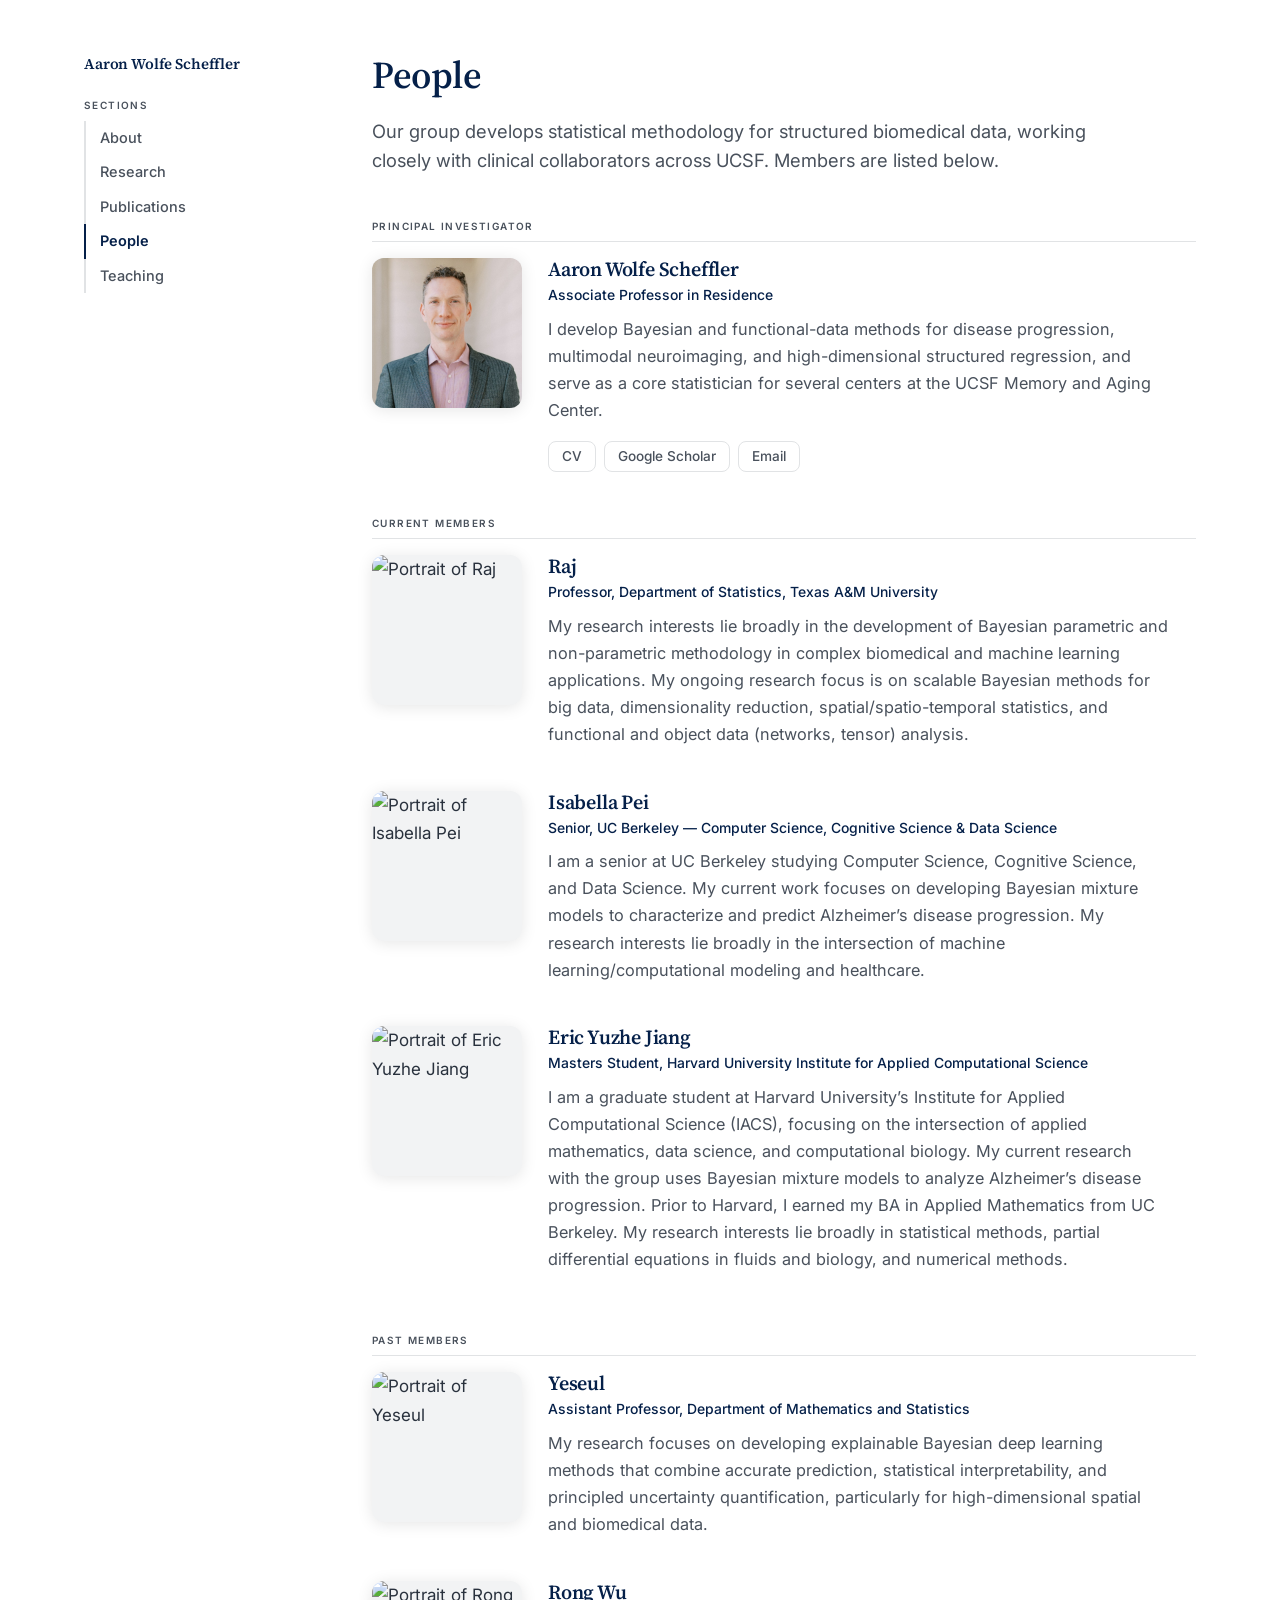
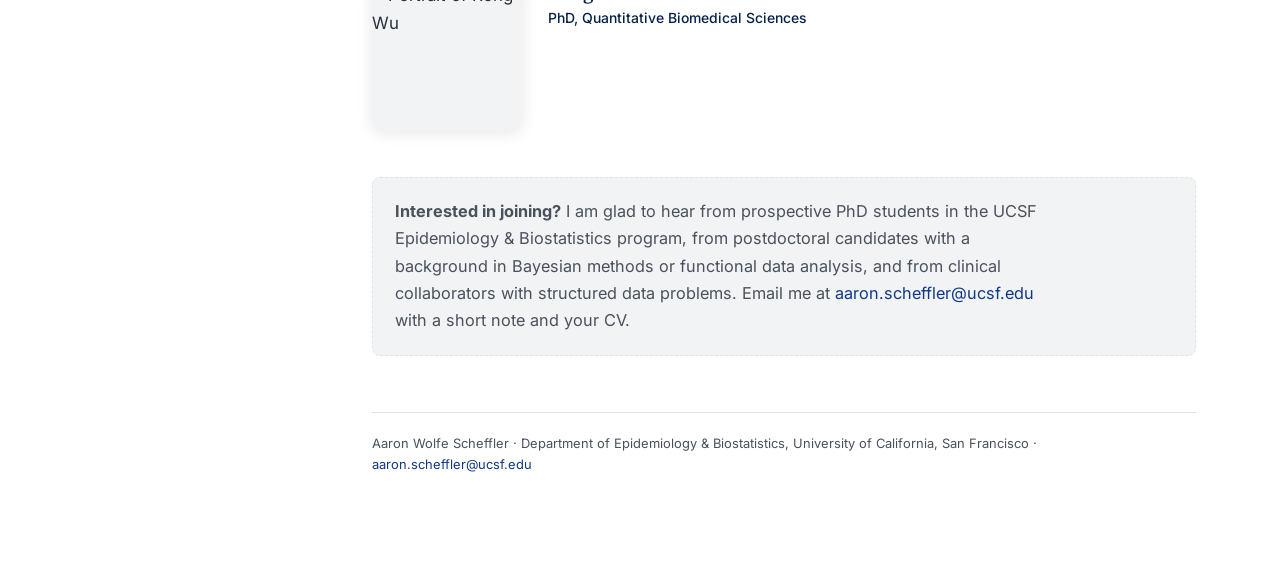
==== people.html @ a5b620ad "Rebuild site from _generator/content.py" ====
<!DOCTYPE html><html lang="en"><head>
<meta charset="utf-8"><meta name="viewport" content="width=device-width,initial-scale=1">
<title>People &middot; Aaron Wolfe Scheffler</title><meta name="description" content="Associate Professor of Epidemiology & Biostatistics at UCSF. Statistical methods for structured biomedical data.">
<link rel="preconnect" href="https://fonts.googleapis.com"><link rel="preconnect" href="https://fonts.gstatic.com" crossorigin>
<link href="https://fonts.googleapis.com/css2?family=Source+Serif+4:opsz,wght@8..60,400;8..60,600;8..60,700&family=Inter:wght@400;500;600;700&family=JetBrains+Mono:wght@400;500;600&display=swap" rel="stylesheet"><link rel="stylesheet" href="style.css">
<link rel="canonical" href="https://aaron-scheffler.github.io/people.html">
</head><body><div class="shell"><aside class="side"><div class="sidein"><a class="swm" href="index.html">Aaron Wolfe Scheffler</a><div class="slab">Sections</div><nav class="nav"><a href="index.html">About</a><a href="research.html">Research</a><a href="publications.html">Publications</a><a href="people.html" class="on" aria-current="page">People</a><a href="teaching.html">Teaching</a></nav></div></aside><main class="main"><section class="block"><h1 class="ptitle">People</h1><p class="lede">Our group develops statistical methodology for structured biomedical data, working closely with clinical collaborators across UCSF. Members are listed below.</p></section><section class="pgroup"><h2 class="glab">Principal Investigator</h2><div class="plist"><article class="person">
  <img class="pphoto" src="images/headshot.jpg" alt="Portrait of Aaron Wolfe Scheffler" loading="lazy">
  <div class="pbody"><h3>Aaron Wolfe Scheffler</h3><div class="prole">Associate Professor in Residence</div>
  <p>I develop Bayesian and functional-data methods for disease progression, multimodal neuroimaging, and high-dimensional structured regression, and serve as a core statistician for several centers at the UCSF Memory and Aging Center.</p><nav class="links"><a class="lnk" href="aaron_cv_2026.pdf">CV</a><a class="lnk" href="https://scholar.google.com/citations?user=4aba0JUAAAAJ&hl=en" target=_blank rel=noopener>Google Scholar</a><a class="lnk" href="mailto:aaron.scheffler@ucsf.edu">Email</a></nav></div>
</article></div></section><section class="pgroup"><h2 class="glab">Current Members</h2><div class="plist"><article class="person">
  <img class="pphoto" src="images/raj-photo.jpg" alt="Portrait of Raj" loading="lazy">
  <div class="pbody"><h3>Raj</h3><div class="prole">Professor, Department of Statistics, Texas A&amp;M University</div>
  <p>My research interests lie broadly in the development of Bayesian parametric and non-parametric methodology in complex biomedical and machine learning applications. My ongoing research focus is on scalable Bayesian methods for big data, dimensionality reduction, spatial/spatio-temporal statistics, and functional and object data (networks, tensor) analysis.</p></div>
</article><article class="person">
  <img class="pphoto" src="images/isabella-photo.jpeg" alt="Portrait of Isabella Pei" loading="lazy">
  <div class="pbody"><h3>Isabella Pei</h3><div class="prole">Senior, UC Berkeley &mdash; Computer Science, Cognitive Science &amp; Data Science</div>
  <p>I am a senior at UC Berkeley studying Computer Science, Cognitive Science, and Data Science. My current work focuses on developing Bayesian mixture models to characterize and predict Alzheimer&rsquo;s disease progression. My research interests lie broadly in the intersection of machine learning/computational modeling and healthcare.</p></div>
</article><article class="person">
  <img class="pphoto" src="images/eric-photo.jpg" alt="Portrait of Eric Yuzhe Jiang" loading="lazy">
  <div class="pbody"><h3>Eric Yuzhe Jiang</h3><div class="prole">Masters Student, Harvard University Institute for Applied Computational Science</div>
  <p>I am a graduate student at Harvard University&rsquo;s Institute for Applied Computational Science (IACS), focusing on the intersection of applied mathematics, data science, and computational biology. My current research with the group uses Bayesian mixture models to analyze Alzheimer&rsquo;s disease progression. Prior to Harvard, I earned my BA in Applied Mathematics from UC Berkeley. My research interests lie broadly in statistical methods, partial differential equations in fluids and biology, and numerical methods.</p></div>
</article></div></section><section class="pgroup"><h2 class="glab">Past Members</h2><div class="plist"><article class="person">
  <img class="pphoto" src="images/yeseul-photo.jpg" alt="Portrait of Yeseul" loading="lazy">
  <div class="pbody"><h3>Yeseul</h3><div class="prole">Assistant Professor, Department of Mathematics and Statistics</div>
  <p>My research focuses on developing explainable Bayesian deep learning methods that combine accurate prediction, statistical interpretability, and principled uncertainty quantification, particularly for high-dimensional spatial and biomedical data.</p></div>
</article><article class="person">
  <img class="pphoto" src="images/rong-photo.jpeg" alt="Portrait of Rong Wu" loading="lazy">
  <div class="pbody"><h3>Rong Wu</h3><div class="prole">PhD, Quantitative Biomedical Sciences</div>
  </div>
</article></div></section><section class="block join"><p><strong>Interested in joining?</strong> I am glad to hear from prospective PhD students in the UCSF Epidemiology &amp; Biostatistics program, from postdoctoral candidates with a background in Bayesian methods or functional data analysis, and from clinical collaborators with structured data problems. Email me at <a href="mailto:aaron.scheffler@ucsf.edu">aaron.scheffler@ucsf.edu</a> with a short note and your CV.</p></section><footer class="foot"><p>Aaron Wolfe Scheffler &middot; Department of Epidemiology &amp; Biostatistics, University of California, San Francisco &middot; <a href="mailto:aaron.scheffler@ucsf.edu">aaron.scheffler@ucsf.edu</a></p></footer></main></div></body></html>
---- style.css ----
*,*::before,*::after{box-sizing:border-box}
body{margin:0;background:var(--bg);color:var(--fg);font:var(--body);-webkit-font-smoothing:antialiased}
img{max-width:100%;display:block}
a{color:var(--link);text-decoration:none}
a:hover{color:var(--link-h)}
a:focus-visible{outline:2px solid var(--link);outline-offset:3px;border-radius:2px}
h1,h2,h3{font-family:var(--display);font-weight:var(--dw,600);line-height:1.15;letter-spacing:var(--dls,-.01em);color:var(--fg-str);margin:0}
p{margin:0 0 1em}

/* ---- hero ---- */
.hero{display:flex;gap:var(--gap-l);align-items:flex-start;margin-bottom:var(--gap-l)}
.portrait{width:var(--pw,130px);height:var(--pw,130px);object-fit:cover;object-position:50% 22%;border-radius:var(--pr,12px);flex:none;background:var(--soft)}
.hero-txt{min-width:0}
.hero h1{font-size:var(--h1);margin:0 0 .35em}
.role{margin:0 0 .8em;color:var(--fg-dim);font-size:.92em;line-height:1.5}
.tag{margin:0 0 1.1em;font-size:1.03em;color:var(--fg);max-width:56ch;line-height:1.55}
.links{display:flex;gap:8px;flex-wrap:wrap}
.lnk{font:500 .8em/1 var(--ui);border:1px solid var(--line);border-radius:var(--br,7px);
  padding:8px 13px;color:var(--fg-dim);background:var(--chip-bg,transparent);transition:.15s}
.lnk:hover{border-color:var(--link);color:var(--link);background:var(--chip-h,transparent)}

/* ---- facts ---- */
.facts{list-style:none;display:grid;grid-template-columns:repeat(4,1fr);gap:1px;background:var(--line);
  border:1px solid var(--line);border-radius:var(--br,7px);overflow:hidden;padding:0;margin:0 0 var(--gap-l)}
.facts li{background:var(--bg);padding:14px 16px}
.facts b{display:block;font:600 1.15em/1.2 var(--display);color:var(--accent);margin-bottom:3px}
.facts span{font:.74em/1.3 var(--ui);color:var(--fg-dim);letter-spacing:.02em}

/* ---- blocks / prose ---- */
.block{margin:0 0 var(--gap-l)}
.ptitle{font-size:var(--h1);margin:0 0 .5em}
.lede{font-size:1.08em;line-height:1.6;color:var(--fg-dim);max-width:62ch;margin:0 0 1em}
.prose{max-width:var(--measure,68ch)}
.prose p{line-height:var(--lh,1.72);margin:0 0 1.1em}
.prose p:last-child{margin-bottom:0}

/* ---- news ---- */
.news{list-style:none;padding:0;margin:0;border-top:1px solid var(--line)}
.news li{padding:15px 0;border-bottom:1px solid var(--line)}
.ntop{display:flex;align-items:center;gap:9px;margin-bottom:7px;flex-wrap:wrap}
.news .date{font:500 .72em/1.4 var(--ui);letter-spacing:.06em;text-transform:uppercase;color:var(--fg-dim)}
.kind{font:600 .62em/1 var(--ui);letter-spacing:.09em;text-transform:uppercase;
  padding:5px 8px;border-radius:4px}
.k-paper{background:var(--r1-bg);color:var(--r1-fg)}
.k-funding{background:var(--r2-bg);color:var(--r2-fg)}
.k-position{background:var(--r4-bg);color:var(--r4-fg)}
.k-other{background:var(--r3-bg);color:var(--r3-fg)}
.filled{font:600 .62em/1 var(--ui);letter-spacing:.09em;text-transform:uppercase;
  padding:4px 8px;border-radius:4px;border:1px solid var(--line);color:var(--fg-dim);background:transparent}
.filled::before{content:"\2713\00a0"}
.news li.n-position .what{color:var(--fg-dim)}
.news .what{line-height:1.65;font-size:.97em;max-width:72ch}

/* ---- research ---- */
.areanav{display:grid;grid-template-columns:repeat(3,1fr);gap:var(--gap-s);margin:0 0 var(--gap-l)}
.areanav a{border:1px solid var(--line);border-radius:var(--br,7px);padding:14px 15px;
  font:500 .88em/1.35 var(--ui);color:var(--fg);display:block;transition:.15s}
.areanav a:hover{border-color:var(--link);background:var(--soft)}
.areanav b{display:block;font:600 .72em/1 var(--mono);color:var(--accent);margin-bottom:7px;letter-spacing:.08em}
.area{margin:0 0 calc(var(--gap-l) * 1.4);scroll-margin-top:80px}
.area-head{display:flex;align-items:baseline;gap:14px;margin:0 0 .7em}
.areanum{font:600 .78em/1 var(--mono);color:var(--accent);letter-spacing:.1em;padding-top:.2em}
.area h2{font-size:var(--h2)}
.lead{font-family:var(--display);font-size:1.13em;line-height:1.5;color:var(--fg);
  border-left:3px solid var(--accent);padding-left:16px;margin:0 0 1.4em;max-width:56ch}
figure{margin:0 0 1.4em}
figure img{width:100%;border:1px solid var(--line);border-radius:var(--br,7px);background:#fff;padding:var(--figpad,10px)}
figcaption{font:.84em/1.6 var(--ui);color:var(--fg-dim);margin-top:10px;max-width:64ch}
.tags{list-style:none;display:flex;gap:7px;flex-wrap:wrap;padding:0;margin:1.2em 0 0}
.tags li{font:500 .72em/1 var(--ui);letter-spacing:.02em;border:1px solid var(--line);
  border-radius:999px;padding:6px 11px;color:var(--fg-dim);background:var(--chip-bg,transparent)}

/* ---- publications ---- */
.key{list-style:none;display:flex;gap:8px;flex-wrap:wrap;padding:0;margin:1.3em 0 0}
.key li{display:flex;align-items:center;gap:7px;border:1px solid var(--line);
  border-radius:var(--br,7px);padding:6px 11px 6px 8px;background:var(--chip-bg,transparent)}
.key em{font:600 .78em/1 var(--mono);font-style:normal;color:var(--fg-dim)}
.rb{font:600 .63em/1 var(--ui);letter-spacing:.08em;text-transform:uppercase;
  padding:5px 8px;border-radius:4px;white-space:nowrap;display:inline-block}
.r-first{background:var(--r1-bg);color:var(--r1-fg)}
.r-senior{background:var(--r2-bg);color:var(--r2-fg)}
.r-co{background:var(--r3-bg);color:var(--r3-fg)}
.r-sole{background:var(--r4-bg);color:var(--r4-fg)}
.sublede{font-size:.92em;color:var(--fg-dim);margin:0 0 1em}
.pubs{margin:0 0 1.6em}
.yr{display:grid;grid-template-columns:var(--yrcol,92px) 1fr;gap:var(--gap-s);
  padding:22px 0;border-top:1px solid var(--line)}
.yr:first-child{border-top:0;padding-top:6px}
.yrlab{position:sticky;top:var(--sticky,18px);align-self:start;height:max-content}
.yrlab span{display:block;font:600 1.35em/1 var(--display);color:var(--accent);letter-spacing:-.01em}
.yrlab em{display:block;font:.68em/1.4 var(--ui);font-style:normal;color:var(--fg-dim);margin-top:5px}
.ylist{list-style:none;padding:0;margin:0}
.pub{padding:0 0 1.3em;border-left:2px solid var(--line);padding-left:16px;margin-bottom:1.1em}
.pub:last-child{margin-bottom:0;padding-bottom:0}
.pub.p-first{border-left-color:var(--r1-fg)}
.pub.p-senior{border-left-color:var(--r2-fg)}
.pub.p-sole{border-left-color:var(--r4-fg)}
.pub .rb{margin-bottom:8px}
.pt{font-family:var(--display);font-weight:var(--dw,600);font-size:1.03em;line-height:1.38;
  color:var(--fg-str);margin-bottom:5px;letter-spacing:-.005em}
.pt a{color:var(--fg-str);border-bottom:1px solid var(--line)}
.pt a:hover{color:var(--link);border-bottom-color:var(--link)}
.pa{font:.88em/1.6 var(--ui);color:var(--fg-dim);margin-bottom:3px}
.pa .me{color:var(--fg-str);font-weight:600}
.pj{font:.88em/1.6 var(--ui);color:var(--fg-dim)}
.note{font:.86em/1.72 var(--ui);color:var(--fg-dim);border-top:1px solid var(--line);
  padding-top:1.1em;margin:0 0 var(--gap-l);max-width:70ch}
.soft{display:grid;grid-template-columns:1fr 1fr;gap:var(--gap-s);margin-top:1em}
.softcard{border:1px solid var(--line);border-radius:var(--br,7px);padding:16px;background:var(--soft)}
.softtop{display:flex;align-items:center;gap:9px;margin-bottom:8px}
.softtop code{font:600 1em var(--mono);color:var(--fg-str)}
.lang{font:500 .68em/1 var(--ui);letter-spacing:.06em;text-transform:uppercase;
  border:1px solid var(--line);border-radius:4px;padding:4px 7px;color:var(--fg-dim)}
.softcard p{font-size:.88em;line-height:1.55;margin:0 0 .8em;color:var(--fg-dim)}
.softcard a{font:500 .84em var(--ui)}

/* ---- teaching ---- */
.crole{font:500 .78em/1 var(--ui);color:var(--accent);margin:0 0 .9em}
.courses{display:grid;gap:var(--gap-s);margin:0 0 var(--gap-l)}
.course{border:1px solid var(--line);border-radius:var(--br,7px);padding:var(--cpad,22px);background:var(--soft)}
.chead{display:flex;align-items:center;gap:11px;margin-bottom:.6em}
.ccode{font:600 .78em/1 var(--mono);letter-spacing:.06em;color:var(--accent);
  border:1px solid var(--accent);border-radius:4px;padding:5px 8px}
.cwhen{font:.76em/1 var(--ui);color:var(--fg-dim)}
.course h2{font-size:var(--h3);margin:0 0 .6em}
.course p{font-size:.96em;line-height:1.65;color:var(--fg-dim);max-width:64ch}
.course a{font:500 .86em var(--ui)}
.outro{font-size:.95em;line-height:1.65;color:var(--fg-dim);max-width:64ch}



.pubsec{margin:0 0 var(--gap-l)}
.sechead{display:flex;align-items:baseline;gap:12px;margin:0 0 14px;
  padding-bottom:11px;border-bottom:2px solid var(--fg-str)}
.sechead h2{font-size:var(--h2);margin:0}
.seccount{font:500 .74em/1 var(--mono);color:var(--fg-dim);letter-spacing:.03em}


/* ---- related publications on research page ---- */
.related{margin:1.6em 0 0;border-top:1px solid var(--line);padding-top:16px}
.related h3{font:600 10px/1 var(--ui);letter-spacing:.14em;text-transform:uppercase;
  color:var(--fg-dim);margin:0 0 12px}
.rlist{list-style:none;padding:0;margin:0}
.rlist li{display:grid;grid-template-columns:52px 1fr;gap:12px;padding:9px 0;
  border-bottom:1px solid var(--line-2,var(--line))}
.rlist li:last-child{border-bottom:0;padding-bottom:0}
.ry{font:600 .72em/1.6 var(--mono);color:var(--accent);letter-spacing:.03em}
.rt{font-family:var(--display);font-weight:500;font-size:.95em;line-height:1.4;color:var(--fg-str)}
.rt a{color:var(--fg-str);border-bottom:1px solid var(--line)}
.rt a:hover{color:var(--link);border-bottom-color:var(--link)}
.rv{grid-column:2;font:.82em/1.55 var(--ui);color:var(--fg-dim);margin-top:2px}
.wip{font:600 .58em/1 var(--ui);letter-spacing:.09em;text-transform:uppercase;
  border:1px solid var(--line);border-radius:4px;padding:3px 6px;color:var(--fg-dim);
  vertical-align:middle;margin-left:6px;white-space:nowrap}
@media(max-width:560px){.rlist li{grid-template-columns:1fr;gap:3px}.rv{grid-column:1}}

/* ---- people ---- */
.pgroup{margin:0 0 var(--gap-l)}
.glab{font:600 10px/1 var(--ui);letter-spacing:.14em;text-transform:uppercase;color:var(--fg-dim);
  margin:0 0 16px;padding-bottom:10px;border-bottom:1px solid var(--line)}
.plist{display:grid;gap:26px}
.person{display:flex;gap:26px;align-items:flex-start}
.pphoto{width:var(--ppw,150px);height:var(--ppw,150px);object-fit:cover;object-position:50% 22%;flex:none;
  border-radius:var(--pr,12px);background:var(--soft);box-shadow:0 2px 16px rgba(0,0,0,.10)}
.pbody{min-width:0}
.person h3{font-size:var(--h3);margin:0 0 4px}
.prole{font:500 .82em/1.4 var(--ui);color:var(--accent);margin:0 0 .8em}
.person p{font-size:.96em;line-height:1.66;color:var(--fg-dim);margin:0 0 1em;max-width:62ch}
.join{border:1px dashed var(--line);border-radius:var(--br,7px);padding:20px 22px;background:var(--soft)}
.join p{margin:0;font-size:.96em;line-height:1.68;color:var(--fg-dim);max-width:66ch}
.evals{font:.8em/1.5 var(--mono);color:var(--fg-dim);margin:0 0 1em;
  padding-left:12px;border-left:2px solid var(--line)}
@media(max-width:640px){.person{flex-direction:column;gap:16px}}

/* ---- template switcher ---- */
.tswitch{position:fixed;right:16px;bottom:16px;z-index:99;font:500 12px/1 var(--ui);
  background:#14171a;color:#fff;border-radius:999px;padding:11px 17px;box-shadow:0 4px 18px rgba(0,0,0,.22)}
.tswitch:hover{background:#000;color:#fff}

@media(max-width:820px){
  .facts{grid-template-columns:repeat(2,1fr)}
  .areanav{grid-template-columns:1fr}
  .soft{grid-template-columns:1fr}
  .hero{flex-direction:column;gap:var(--gap-s)}
  .yr{grid-template-columns:1fr;gap:10px}.yrlab{position:static}
}
:root{
--bg:#fff;--fg:#29313d;--fg-str:#052049;--fg-dim:#49515c;--line:#E1E3E5;--soft:#F2F3F4;
--accent:#052049;--accent2:#006BE9;--link:#0F388A;--link-h:#052049;--chip-bg:transparent;
--display:'Source Serif 4',Georgia,serif;--ui:'Inter',sans-serif;--mono:'JetBrains Mono',monospace;
--body:400 17px/1.68 'Inter',sans-serif;--h1:38px;--h2:27px;--h3:20px;
--gap-l:46px;--gap-s:20px;--br:8px;--pw:clamp(200px,24vw,270px);--sticky:78px;
--r1-bg:#e6ecf5;--r1-fg:#052049;--r2-bg:#e2eeff;--r2-fg:#0b53b8;
--r3-bg:#eef0f2;--r3-fg:#5c6773;--r4-bg:#e9e8f4;--r4-fg:#2E2872;
--linkline:#E1E3E5;--onaccent:#fff}

.shell{display:grid;grid-template-columns:224px minmax(0,1fr);gap:64px;
  max-width:1180px;margin:0 auto;padding:54px 34px 90px}
.side{position:sticky;top:54px;align-self:start;height:max-content}
.swm{display:block;font:600 15px/1.3 var(--display);color:var(--fg-str);letter-spacing:-.01em;margin-bottom:26px}
.slab{font:600 10px/1 var(--ui);letter-spacing:.14em;text-transform:uppercase;color:var(--fg-dim);margin:0 0 11px}
.nav{display:flex;flex-direction:column}
.nav a{font:500 14.5px/1 var(--ui);color:var(--fg-dim);padding:10px 0 10px 14px;
  border-left:2px solid var(--line);transition:.15s}
.nav a:hover{color:var(--fg-str);border-left-color:var(--fg-dim)}
.nav a.on{color:var(--accent);border-left-color:var(--accent);font-weight:600}
.main{min-width:0}
.hero{align-items:flex-start;gap:38px}
.hero h1{letter-spacing:-.02em}
.portrait{box-shadow:0 2px 16px rgba(5,32,73,.10)}
.foot{border-top:1px solid var(--line);margin-top:56px;padding-top:20px;font:.76em/1.65 var(--ui);color:var(--fg-dim)}
@media(max-width:1080px){.hero{flex-direction:column;gap:24px}}
@media(max-width:880px){
  .shell{grid-template-columns:1fr;gap:26px;padding:26px 22px 70px}
  .side{position:static}.nav{flex-direction:row;flex-wrap:wrap;gap:6px}.swm{margin-bottom:14px}
  .hero{gap:20px}
}
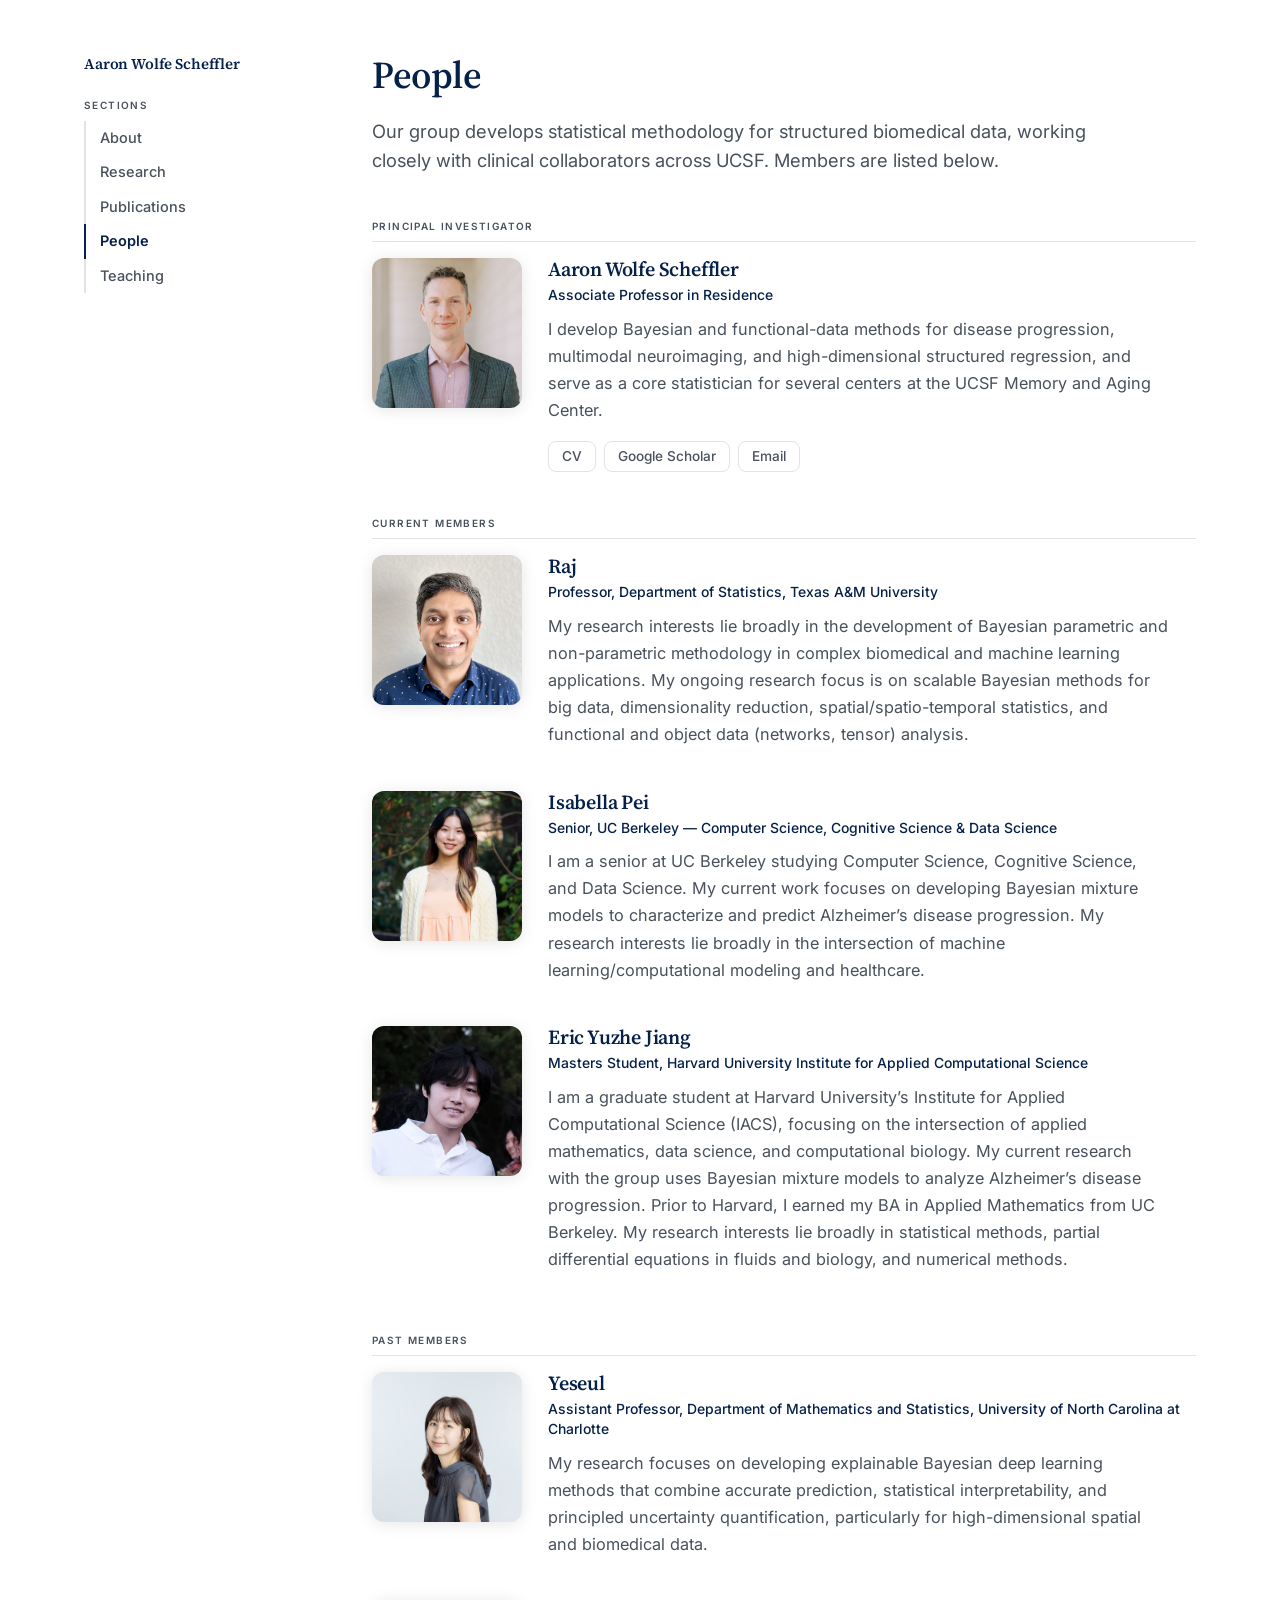
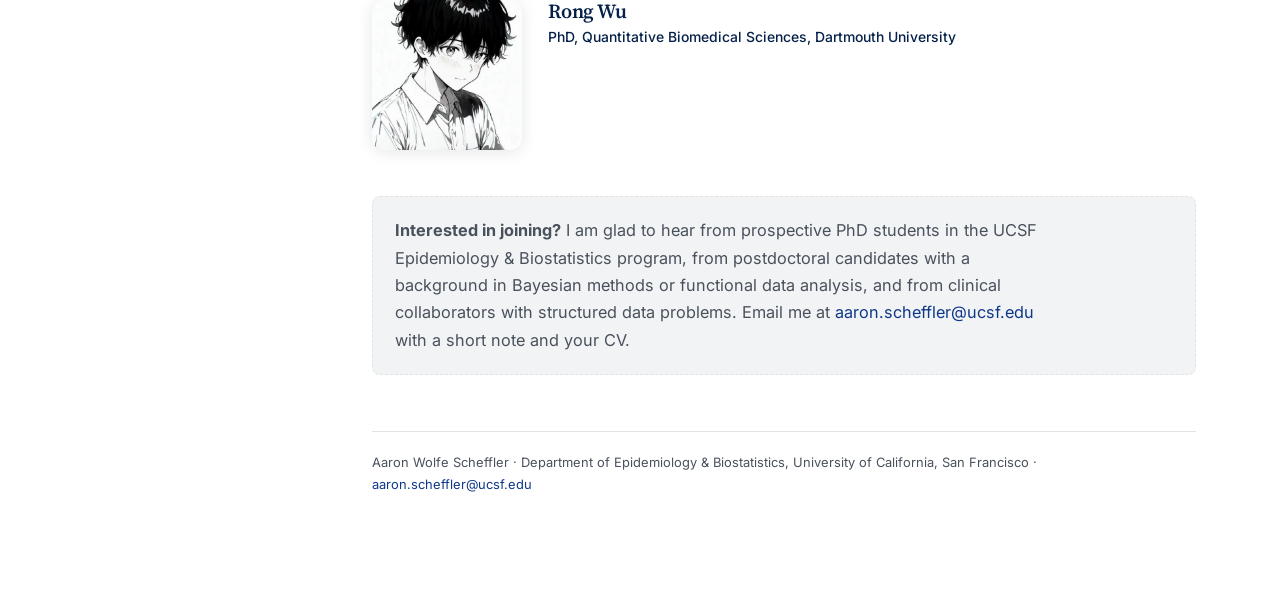
==== commit af699892: "Rebuild site from _generator/content.py" ====
--- a/people.html
+++ b/people.html
@@ -22,10 +22,10 @@
   <p>I am a graduate student at Harvard University&rsquo;s Institute for Applied Computational Science (IACS), focusing on the intersection of applied mathematics, data science, and computational biology. My current research with the group uses Bayesian mixture models to analyze Alzheimer&rsquo;s disease progression. Prior to Harvard, I earned my BA in Applied Mathematics from UC Berkeley. My research interests lie broadly in statistical methods, partial differential equations in fluids and biology, and numerical methods.</p></div>
 </article></div></section><section class="pgroup"><h2 class="glab">Past Members</h2><div class="plist"><article class="person">
   <img class="pphoto" src="images/yeseul-photo.jpg" alt="Portrait of Yeseul" loading="lazy">
-  <div class="pbody"><h3>Yeseul</h3><div class="prole">Assistant Professor, Department of Mathematics and Statistics</div>
+  <div class="pbody"><h3>Yeseul</h3><div class="prole">Assistant Professor, Department of Mathematics and Statistics, University of North Carolina at Charlotte</div>
   <p>My research focuses on developing explainable Bayesian deep learning methods that combine accurate prediction, statistical interpretability, and principled uncertainty quantification, particularly for high-dimensional spatial and biomedical data.</p></div>
 </article><article class="person">
   <img class="pphoto" src="images/rong-photo.jpeg" alt="Portrait of Rong Wu" loading="lazy">
-  <div class="pbody"><h3>Rong Wu</h3><div class="prole">PhD, Quantitative Biomedical Sciences</div>
+  <div class="pbody"><h3>Rong Wu</h3><div class="prole">PhD, Quantitative Biomedical Sciences, Dartmouth University</div>
   </div>
 </article></div></section><section class="block join"><p><strong>Interested in joining?</strong> I am glad to hear from prospective PhD students in the UCSF Epidemiology &amp; Biostatistics program, from postdoctoral candidates with a background in Bayesian methods or functional data analysis, and from clinical collaborators with structured data problems. Email me at <a href="mailto:aaron.scheffler@ucsf.edu">aaron.scheffler@ucsf.edu</a> with a short note and your CV.</p></section><footer class="foot"><p>Aaron Wolfe Scheffler &middot; Department of Epidemiology &amp; Biostatistics, University of California, San Francisco &middot; <a href="mailto:aaron.scheffler@ucsf.edu">aaron.scheffler@ucsf.edu</a></p></footer></main></div></body></html>
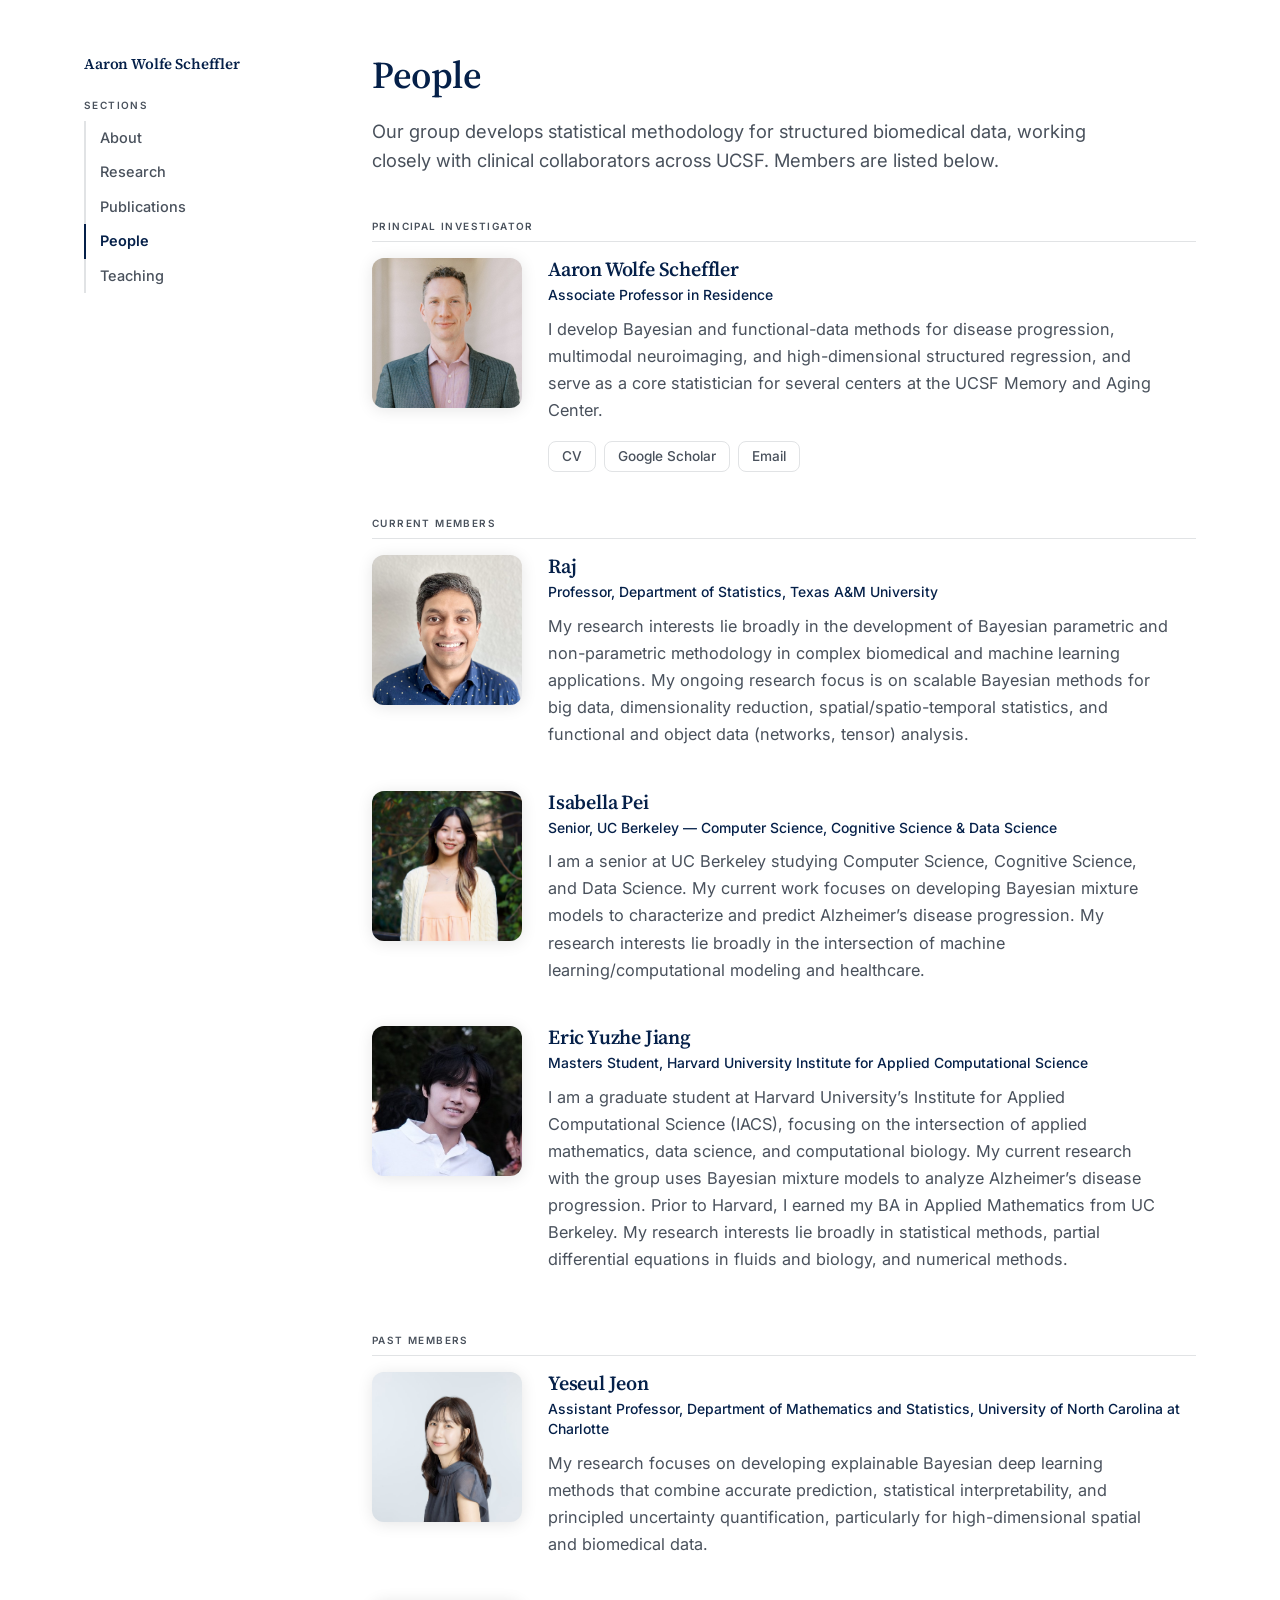
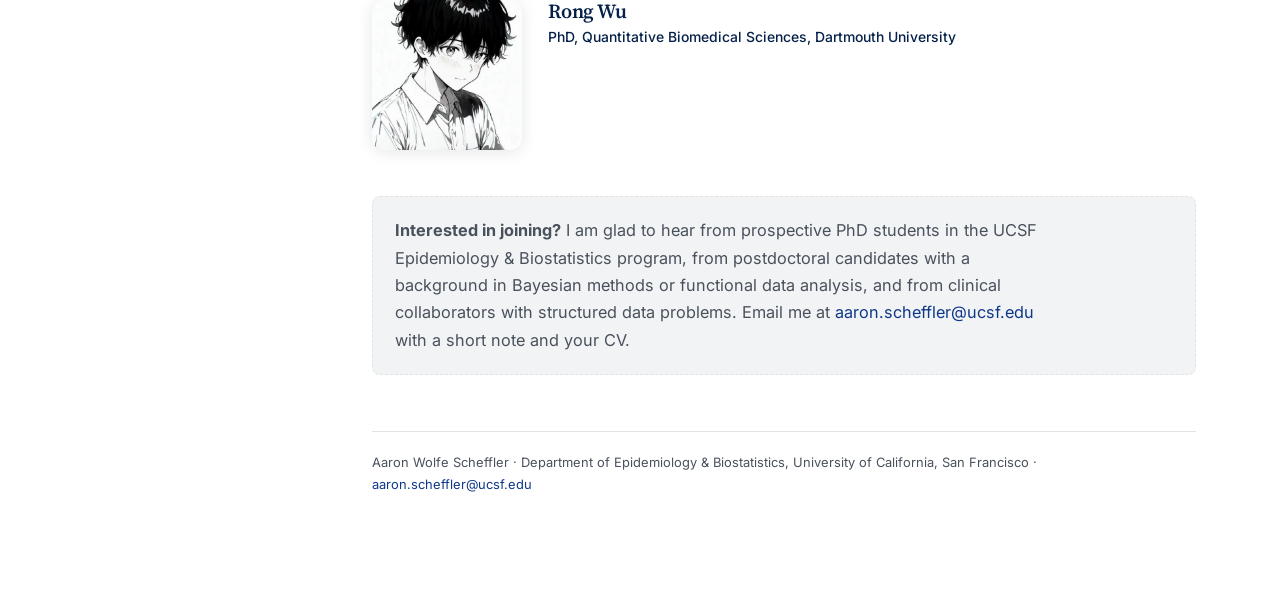
==== commit bd681575: "Rebuild site from _generator/content.py" ====
--- a/people.html
+++ b/people.html
@@ -21,8 +21,8 @@
   <div class="pbody"><h3>Eric Yuzhe Jiang</h3><div class="prole">Masters Student, Harvard University Institute for Applied Computational Science</div>
   <p>I am a graduate student at Harvard University&rsquo;s Institute for Applied Computational Science (IACS), focusing on the intersection of applied mathematics, data science, and computational biology. My current research with the group uses Bayesian mixture models to analyze Alzheimer&rsquo;s disease progression. Prior to Harvard, I earned my BA in Applied Mathematics from UC Berkeley. My research interests lie broadly in statistical methods, partial differential equations in fluids and biology, and numerical methods.</p></div>
 </article></div></section><section class="pgroup"><h2 class="glab">Past Members</h2><div class="plist"><article class="person">
-  <img class="pphoto" src="images/yeseul-photo.jpg" alt="Portrait of Yeseul" loading="lazy">
-  <div class="pbody"><h3>Yeseul</h3><div class="prole">Assistant Professor, Department of Mathematics and Statistics, University of North Carolina at Charlotte</div>
+  <img class="pphoto" src="images/yeseul-photo.jpg" alt="Portrait of Yeseul Jeon" loading="lazy">
+  <div class="pbody"><h3>Yeseul Jeon</h3><div class="prole">Assistant Professor, Department of Mathematics and Statistics, University of North Carolina at Charlotte</div>
   <p>My research focuses on developing explainable Bayesian deep learning methods that combine accurate prediction, statistical interpretability, and principled uncertainty quantification, particularly for high-dimensional spatial and biomedical data.</p></div>
 </article><article class="person">
   <img class="pphoto" src="images/rong-photo.jpeg" alt="Portrait of Rong Wu" loading="lazy">
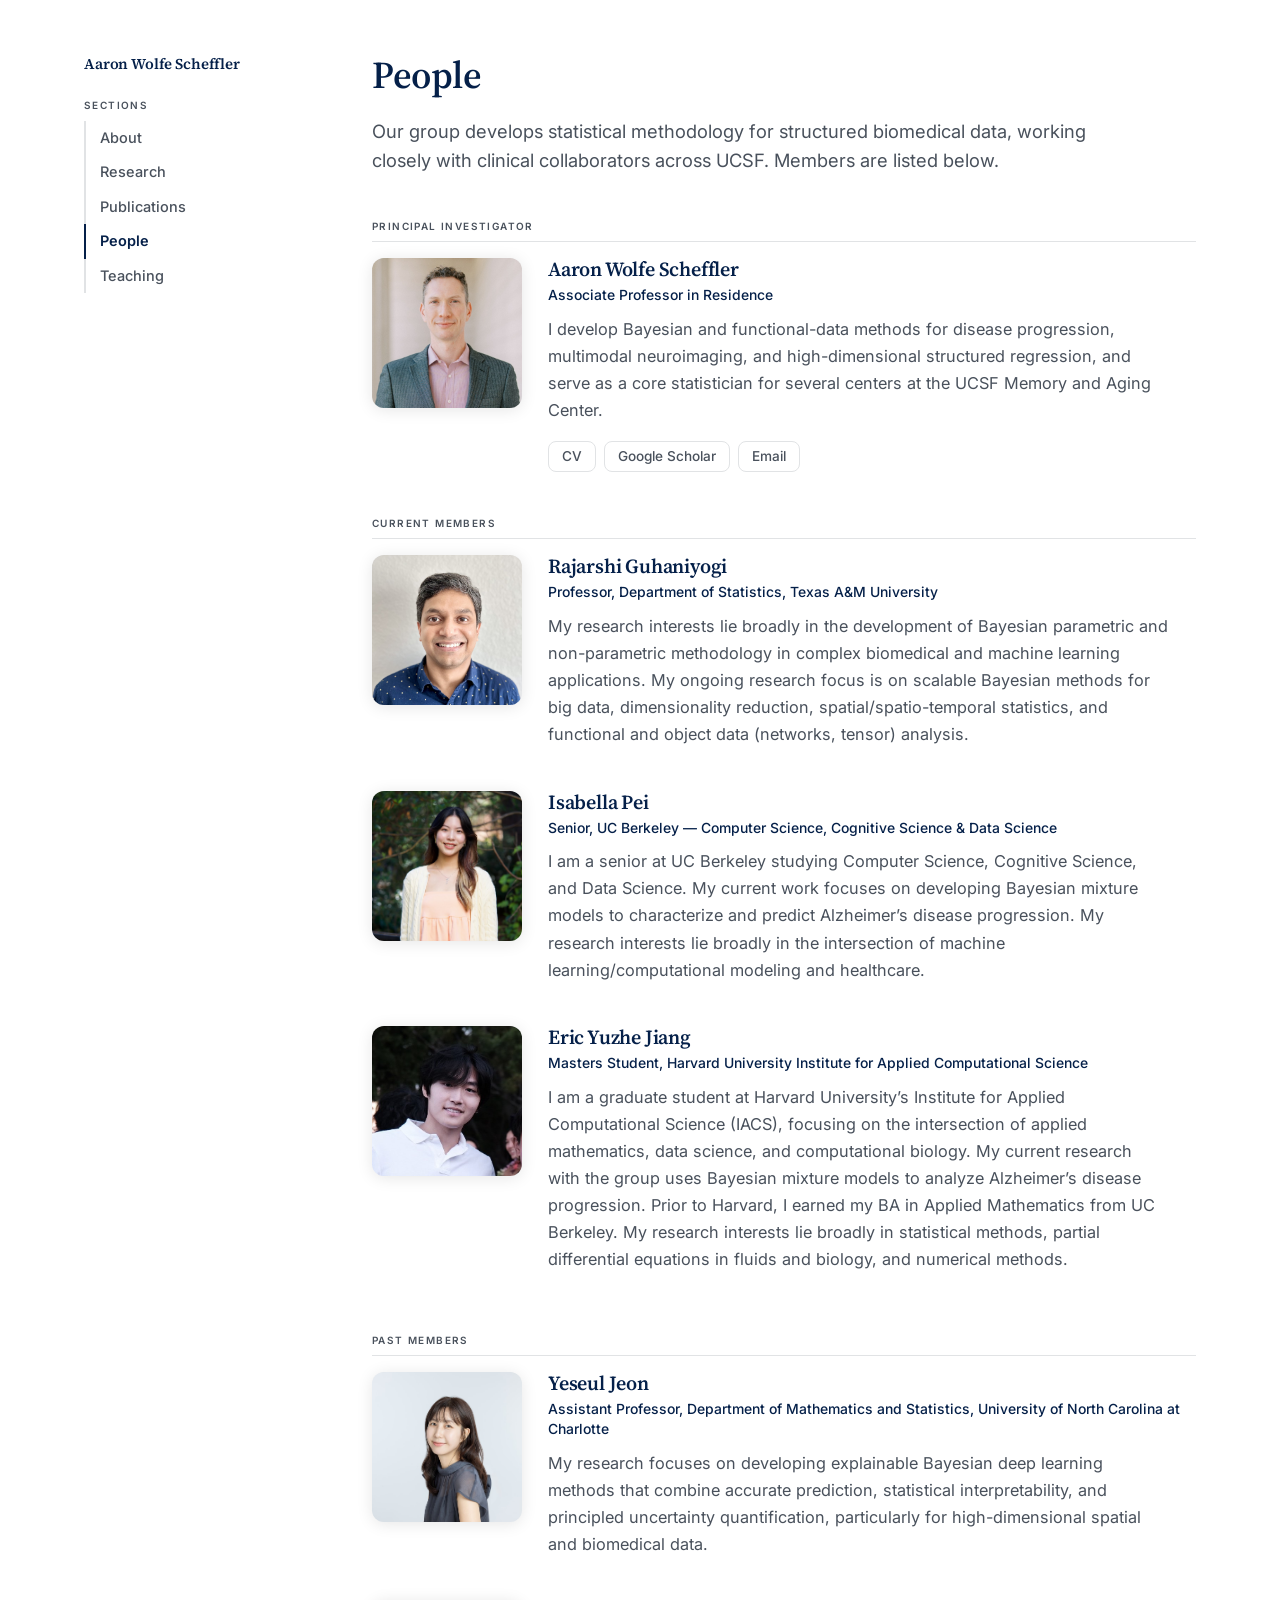
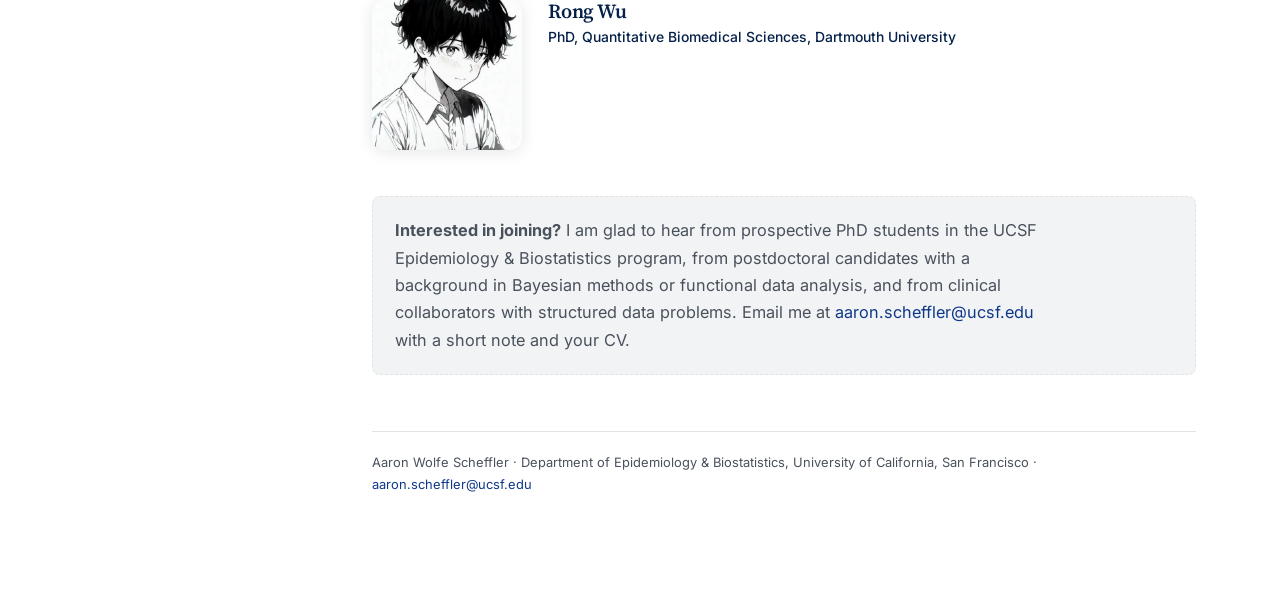
==== commit 54166033: "Rebuild site from _generator/content.py" ====
--- a/people.html
+++ b/people.html
@@ -9,8 +9,8 @@
   <div class="pbody"><h3>Aaron Wolfe Scheffler</h3><div class="prole">Associate Professor in Residence</div>
   <p>I develop Bayesian and functional-data methods for disease progression, multimodal neuroimaging, and high-dimensional structured regression, and serve as a core statistician for several centers at the UCSF Memory and Aging Center.</p><nav class="links"><a class="lnk" href="aaron_cv_2026.pdf">CV</a><a class="lnk" href="https://scholar.google.com/citations?user=4aba0JUAAAAJ&hl=en" target=_blank rel=noopener>Google Scholar</a><a class="lnk" href="mailto:aaron.scheffler@ucsf.edu">Email</a></nav></div>
 </article></div></section><section class="pgroup"><h2 class="glab">Current Members</h2><div class="plist"><article class="person">
-  <img class="pphoto" src="images/raj-photo.jpg" alt="Portrait of Raj" loading="lazy">
-  <div class="pbody"><h3>Raj</h3><div class="prole">Professor, Department of Statistics, Texas A&amp;M University</div>
+  <img class="pphoto" src="images/raj-photo.jpg" alt="Portrait of Rajarshi Guhaniyogi" loading="lazy">
+  <div class="pbody"><h3>Rajarshi Guhaniyogi</h3><div class="prole">Professor, Department of Statistics, Texas A&amp;M University</div>
   <p>My research interests lie broadly in the development of Bayesian parametric and non-parametric methodology in complex biomedical and machine learning applications. My ongoing research focus is on scalable Bayesian methods for big data, dimensionality reduction, spatial/spatio-temporal statistics, and functional and object data (networks, tensor) analysis.</p></div>
 </article><article class="person">
   <img class="pphoto" src="images/isabella-photo.jpeg" alt="Portrait of Isabella Pei" loading="lazy">
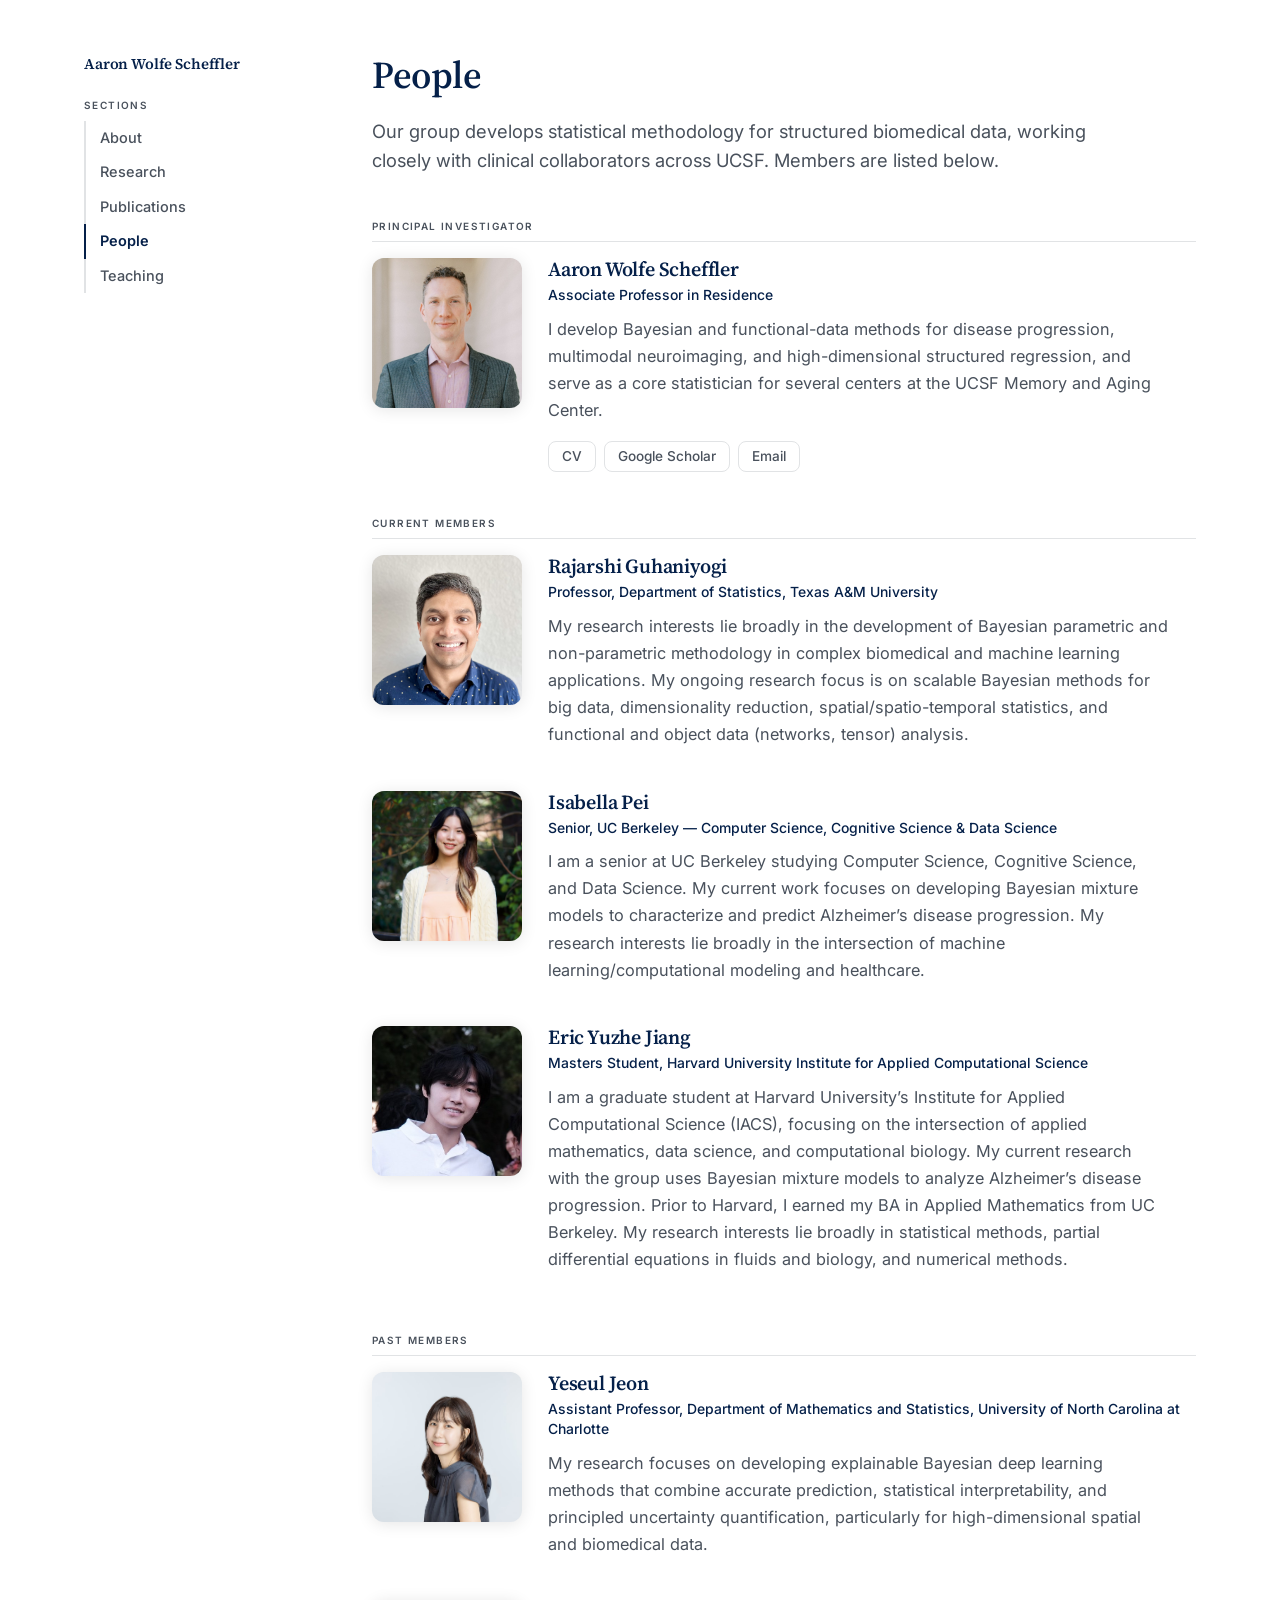
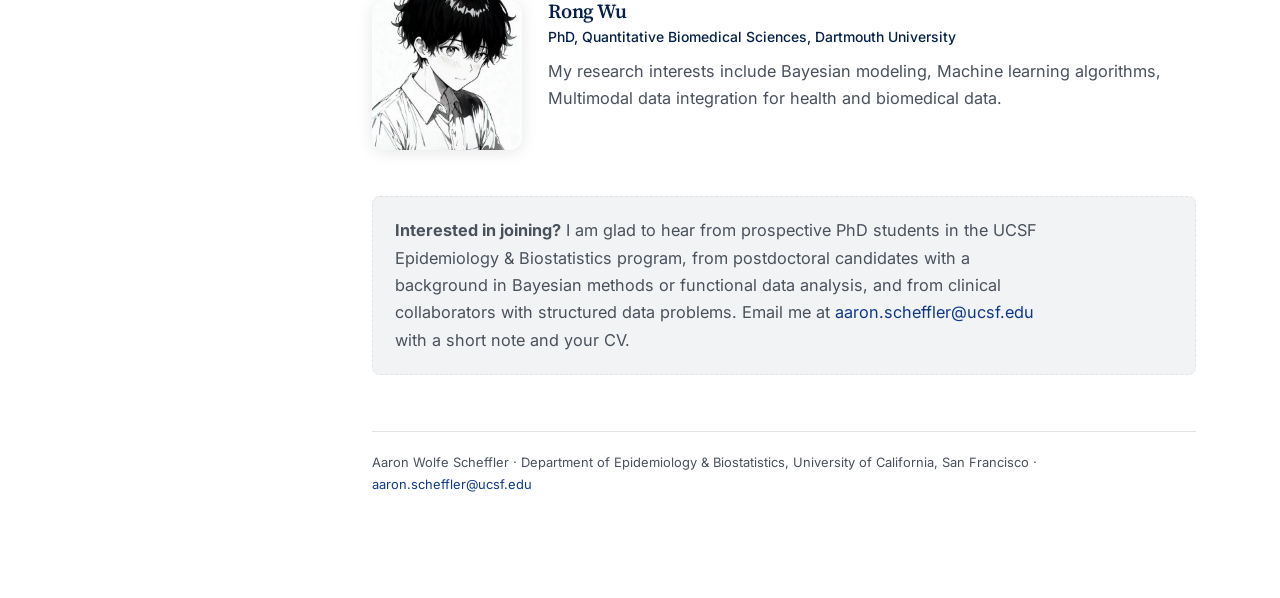
==== commit d736c52c: "Rebuild site from _generator/content.py" ====
--- a/people.html
+++ b/people.html
@@ -27,5 +27,5 @@
 </article><article class="person">
   <img class="pphoto" src="images/rong-photo.jpeg" alt="Portrait of Rong Wu" loading="lazy">
   <div class="pbody"><h3>Rong Wu</h3><div class="prole">PhD, Quantitative Biomedical Sciences, Dartmouth University</div>
-  </div>
+  <p>My research interests include Bayesian modeling, Machine learning algorithms, Multimodal data integration for health and biomedical data.</p></div>
 </article></div></section><section class="block join"><p><strong>Interested in joining?</strong> I am glad to hear from prospective PhD students in the UCSF Epidemiology &amp; Biostatistics program, from postdoctoral candidates with a background in Bayesian methods or functional data analysis, and from clinical collaborators with structured data problems. Email me at <a href="mailto:aaron.scheffler@ucsf.edu">aaron.scheffler@ucsf.edu</a> with a short note and your CV.</p></section><footer class="foot"><p>Aaron Wolfe Scheffler &middot; Department of Epidemiology &amp; Biostatistics, University of California, San Francisco &middot; <a href="mailto:aaron.scheffler@ucsf.edu">aaron.scheffler@ucsf.edu</a></p></footer></main></div></body></html>
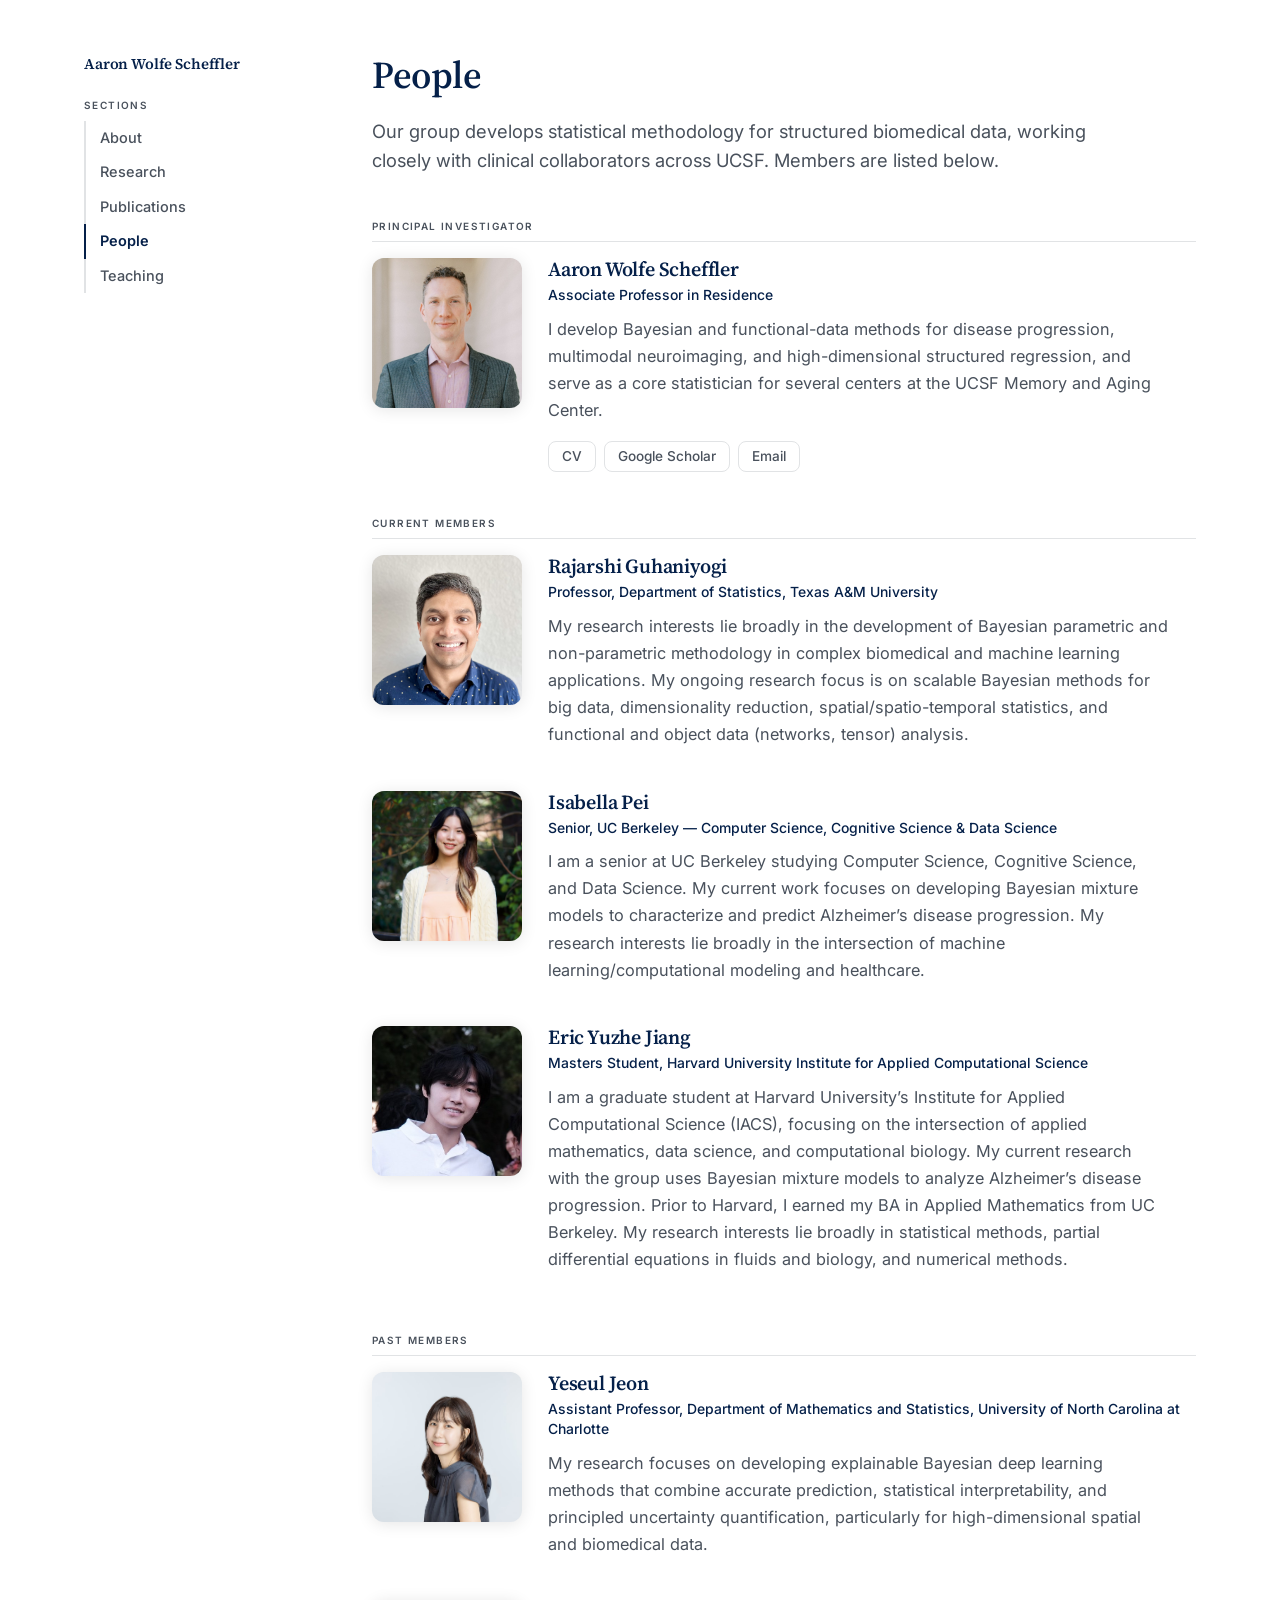
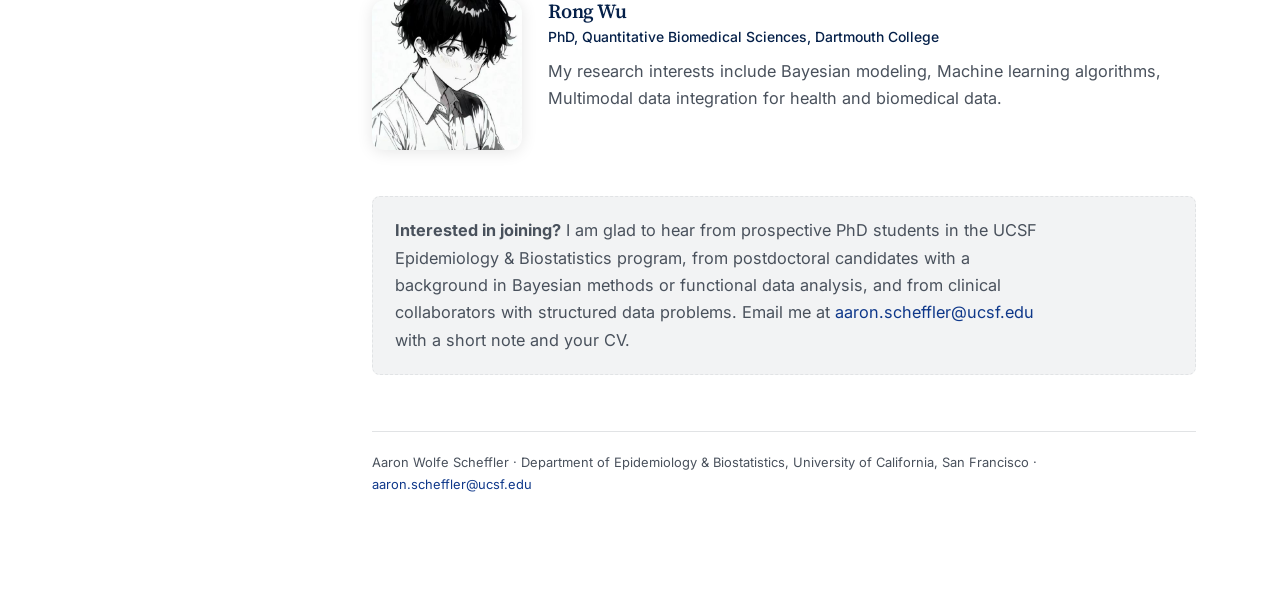
==== commit 6e97ee82: "Rebuild site from _generator/content.py" ====
--- a/people.html
+++ b/people.html
@@ -26,6 +26,6 @@
   <p>My research focuses on developing explainable Bayesian deep learning methods that combine accurate prediction, statistical interpretability, and principled uncertainty quantification, particularly for high-dimensional spatial and biomedical data.</p></div>
 </article><article class="person">
   <img class="pphoto" src="images/rong-photo.jpeg" alt="Portrait of Rong Wu" loading="lazy">
-  <div class="pbody"><h3>Rong Wu</h3><div class="prole">PhD, Quantitative Biomedical Sciences, Dartmouth University</div>
+  <div class="pbody"><h3>Rong Wu</h3><div class="prole">PhD, Quantitative Biomedical Sciences, Dartmouth College</div>
   <p>My research interests include Bayesian modeling, Machine learning algorithms, Multimodal data integration for health and biomedical data.</p></div>
 </article></div></section><section class="block join"><p><strong>Interested in joining?</strong> I am glad to hear from prospective PhD students in the UCSF Epidemiology &amp; Biostatistics program, from postdoctoral candidates with a background in Bayesian methods or functional data analysis, and from clinical collaborators with structured data problems. Email me at <a href="mailto:aaron.scheffler@ucsf.edu">aaron.scheffler@ucsf.edu</a> with a short note and your CV.</p></section><footer class="foot"><p>Aaron Wolfe Scheffler &middot; Department of Epidemiology &amp; Biostatistics, University of California, San Francisco &middot; <a href="mailto:aaron.scheffler@ucsf.edu">aaron.scheffler@ucsf.edu</a></p></footer></main></div></body></html>
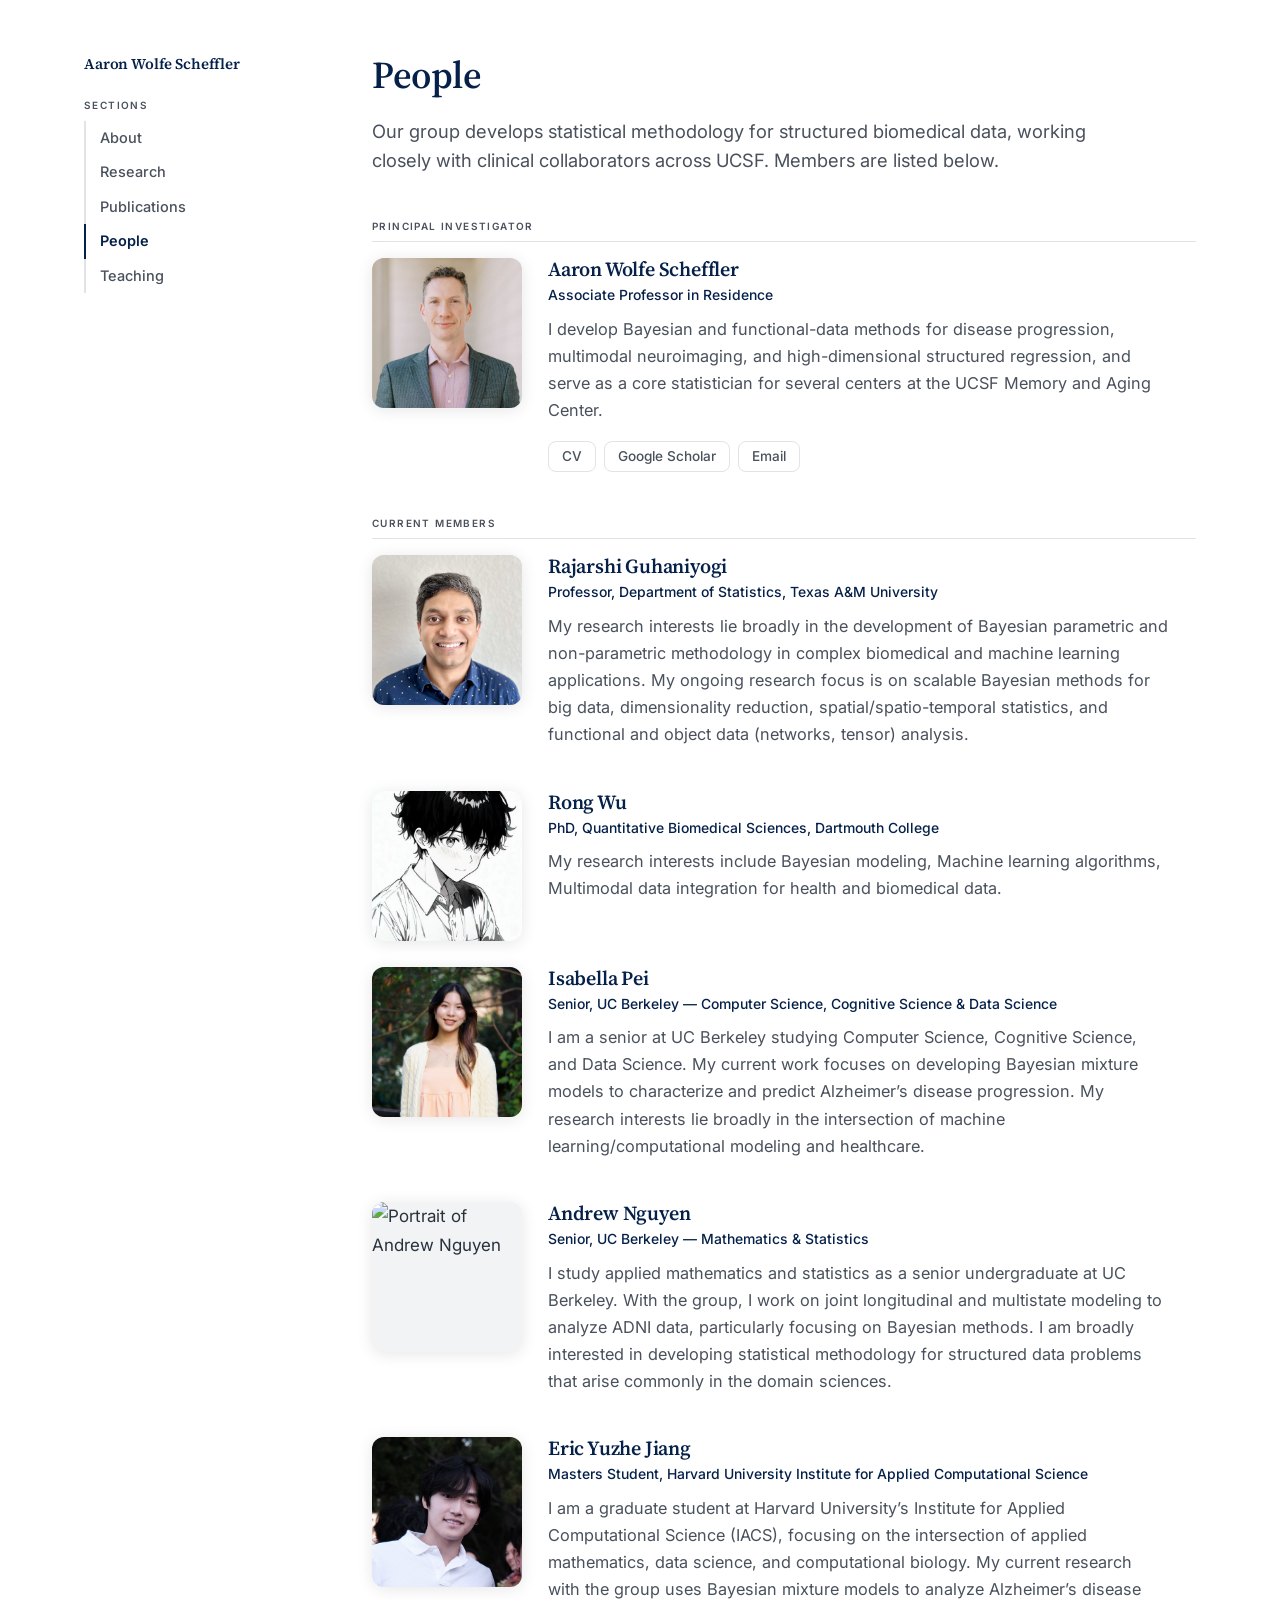
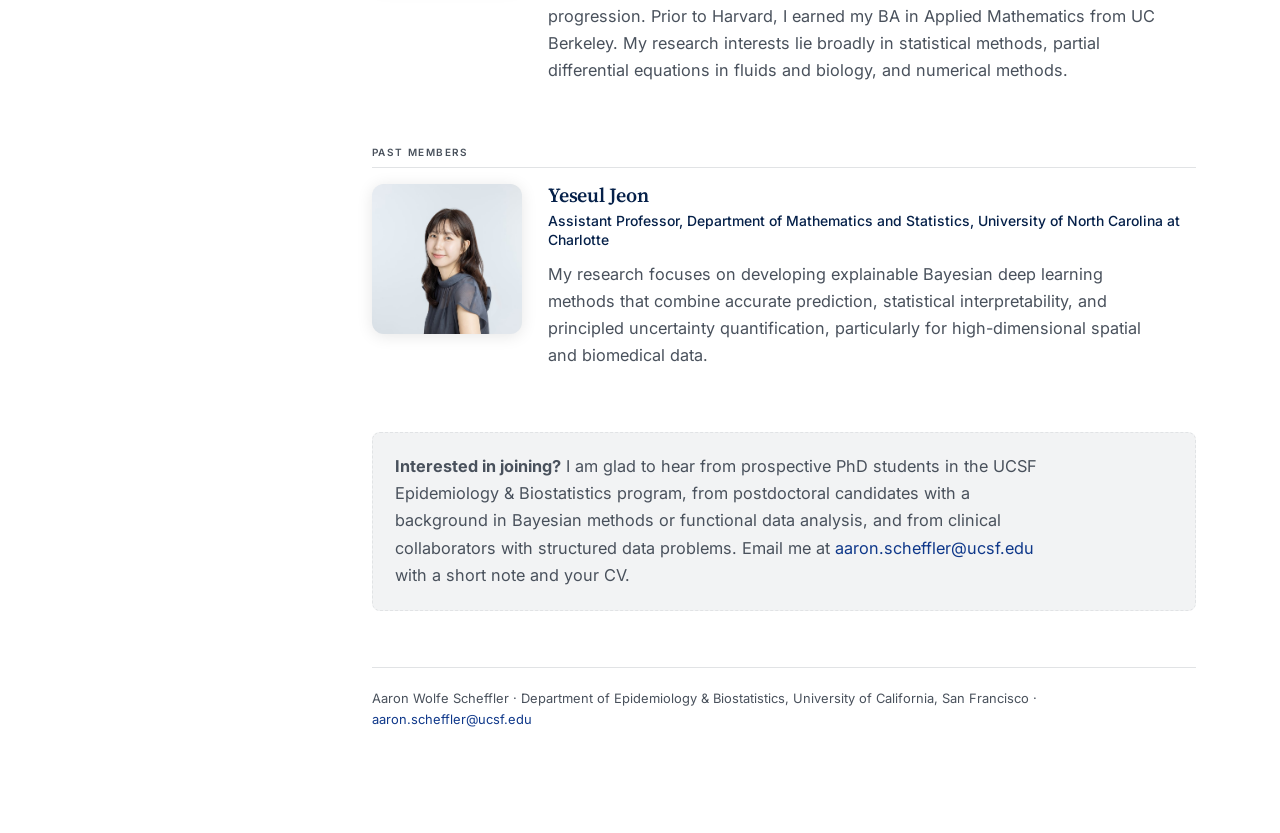
==== commit 28909bfa: "Rebuild site from _generator/content.py" ====
--- a/people.html
+++ b/people.html
@@ -13,9 +13,17 @@
   <div class="pbody"><h3>Rajarshi Guhaniyogi</h3><div class="prole">Professor, Department of Statistics, Texas A&amp;M University</div>
   <p>My research interests lie broadly in the development of Bayesian parametric and non-parametric methodology in complex biomedical and machine learning applications. My ongoing research focus is on scalable Bayesian methods for big data, dimensionality reduction, spatial/spatio-temporal statistics, and functional and object data (networks, tensor) analysis.</p></div>
 </article><article class="person">
+  <img class="pphoto" src="images/rong-photo.jpeg" alt="Portrait of Rong Wu" loading="lazy">
+  <div class="pbody"><h3>Rong Wu</h3><div class="prole">PhD, Quantitative Biomedical Sciences, Dartmouth College</div>
+  <p>My research interests include Bayesian modeling, Machine learning algorithms, Multimodal data integration for health and biomedical data.</p></div>
+</article><article class="person">
   <img class="pphoto" src="images/isabella-photo.jpeg" alt="Portrait of Isabella Pei" loading="lazy">
   <div class="pbody"><h3>Isabella Pei</h3><div class="prole">Senior, UC Berkeley &mdash; Computer Science, Cognitive Science &amp; Data Science</div>
   <p>I am a senior at UC Berkeley studying Computer Science, Cognitive Science, and Data Science. My current work focuses on developing Bayesian mixture models to characterize and predict Alzheimer&rsquo;s disease progression. My research interests lie broadly in the intersection of machine learning/computational modeling and healthcare.</p></div>
+</article><article class="person">
+  <img class="pphoto" src="images/andrew-photo.jpg" alt="Portrait of Andrew Nguyen" loading="lazy">
+  <div class="pbody"><h3>Andrew Nguyen</h3><div class="prole">Senior, UC Berkeley &mdash; Mathematics &amp; Statistics</div>
+  <p>I study applied mathematics and statistics as a senior undergraduate at UC Berkeley. With the group, I work on joint longitudinal and multistate modeling to analyze ADNI data, particularly focusing on Bayesian methods. I am broadly interested in developing statistical methodology for structured data problems that arise commonly in the domain sciences.</p></div>
 </article><article class="person">
   <img class="pphoto" src="images/eric-photo.jpg" alt="Portrait of Eric Yuzhe Jiang" loading="lazy">
   <div class="pbody"><h3>Eric Yuzhe Jiang</h3><div class="prole">Masters Student, Harvard University Institute for Applied Computational Science</div>
@@ -24,8 +32,4 @@
   <img class="pphoto" src="images/yeseul-photo.jpg" alt="Portrait of Yeseul Jeon" loading="lazy">
   <div class="pbody"><h3>Yeseul Jeon</h3><div class="prole">Assistant Professor, Department of Mathematics and Statistics, University of North Carolina at Charlotte</div>
   <p>My research focuses on developing explainable Bayesian deep learning methods that combine accurate prediction, statistical interpretability, and principled uncertainty quantification, particularly for high-dimensional spatial and biomedical data.</p></div>
-</article><article class="person">
-  <img class="pphoto" src="images/rong-photo.jpeg" alt="Portrait of Rong Wu" loading="lazy">
-  <div class="pbody"><h3>Rong Wu</h3><div class="prole">PhD, Quantitative Biomedical Sciences, Dartmouth College</div>
-  <p>My research interests include Bayesian modeling, Machine learning algorithms, Multimodal data integration for health and biomedical data.</p></div>
 </article></div></section><section class="block join"><p><strong>Interested in joining?</strong> I am glad to hear from prospective PhD students in the UCSF Epidemiology &amp; Biostatistics program, from postdoctoral candidates with a background in Bayesian methods or functional data analysis, and from clinical collaborators with structured data problems. Email me at <a href="mailto:aaron.scheffler@ucsf.edu">aaron.scheffler@ucsf.edu</a> with a short note and your CV.</p></section><footer class="foot"><p>Aaron Wolfe Scheffler &middot; Department of Epidemiology &amp; Biostatistics, University of California, San Francisco &middot; <a href="mailto:aaron.scheffler@ucsf.edu">aaron.scheffler@ucsf.edu</a></p></footer></main></div></body></html>
